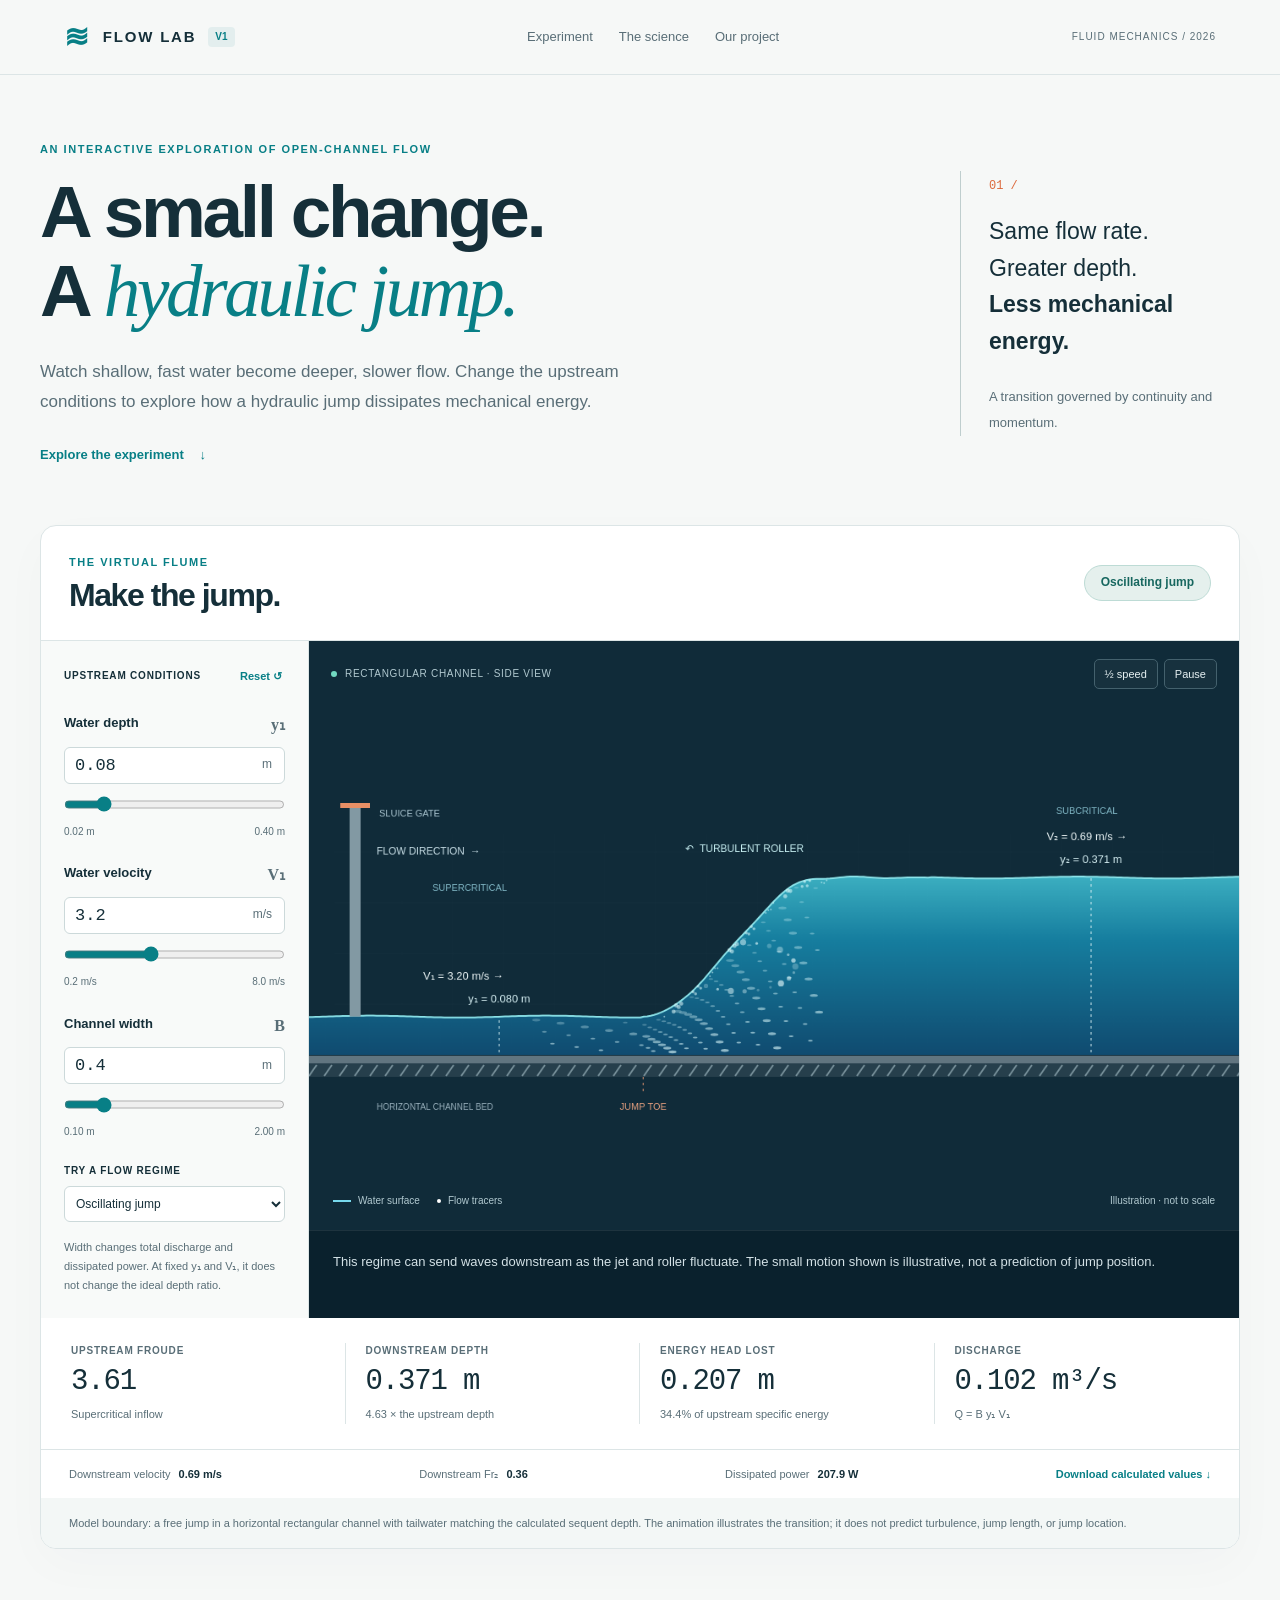
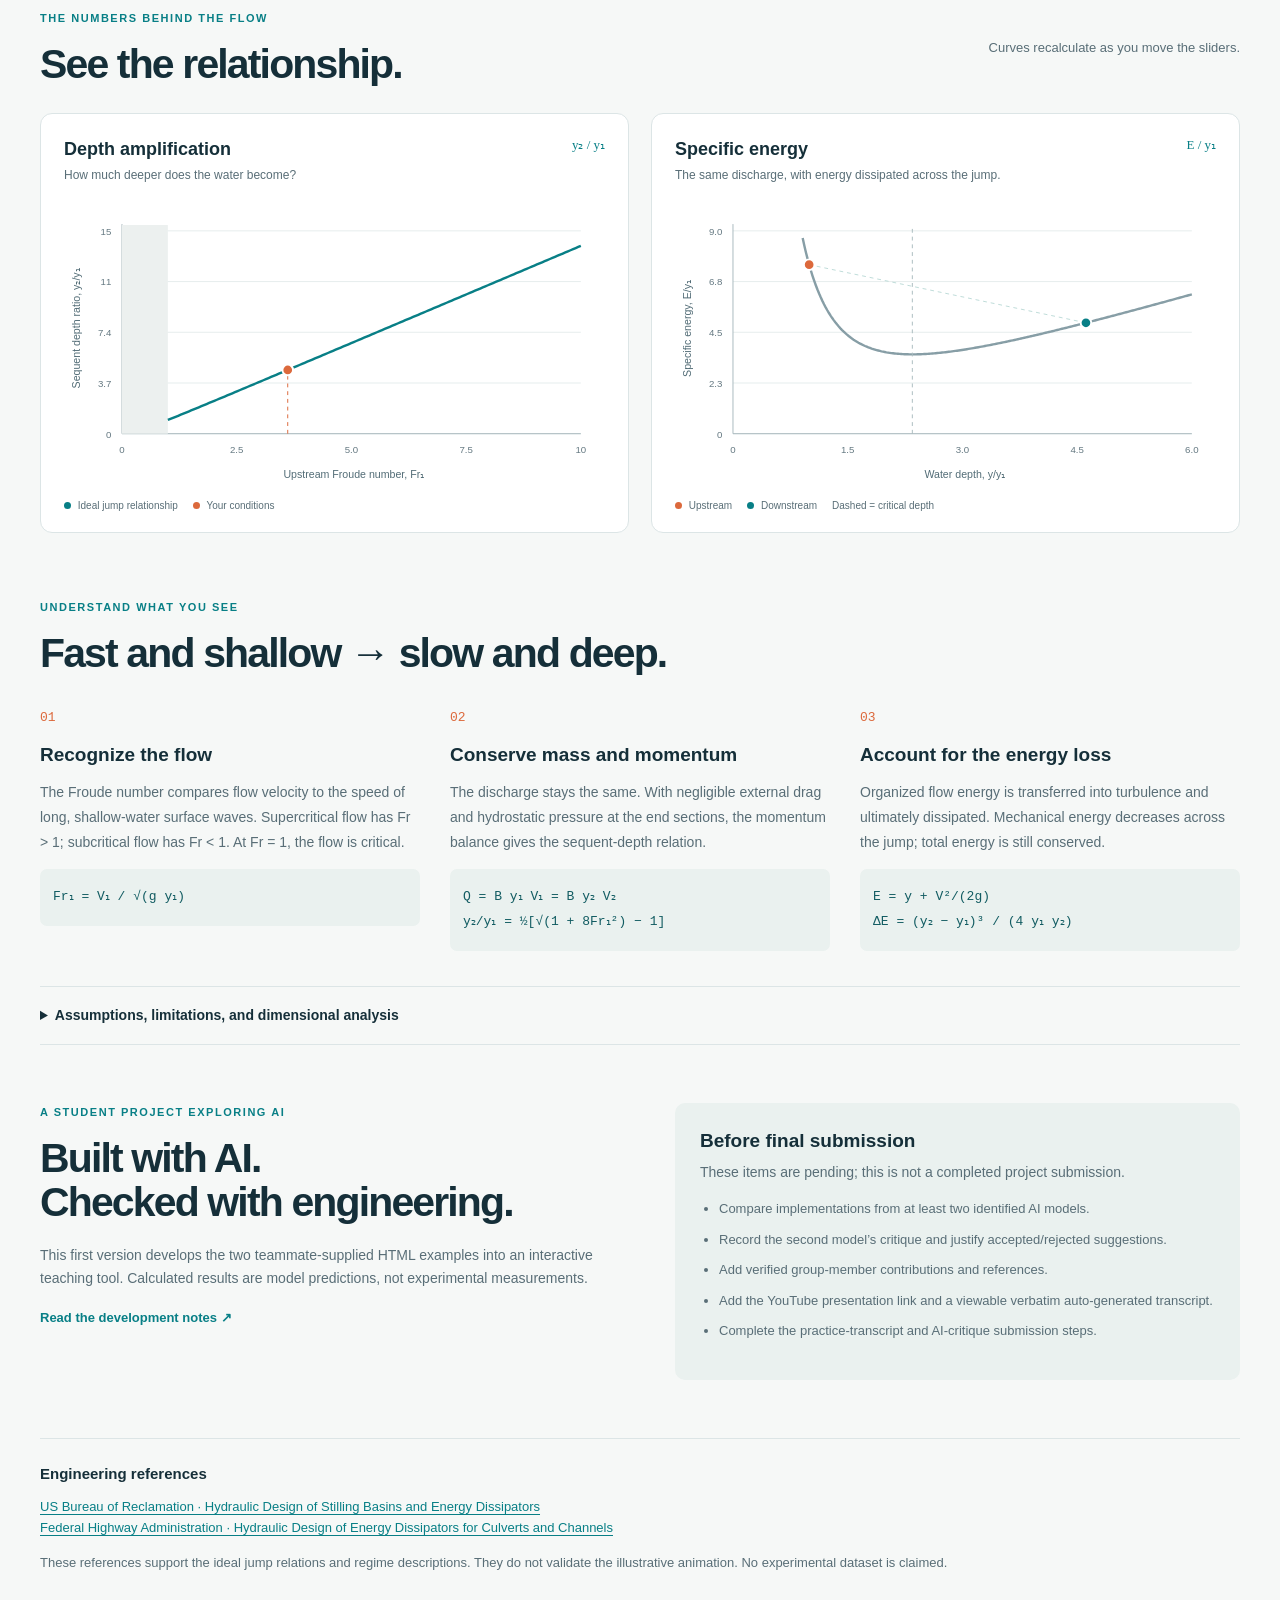
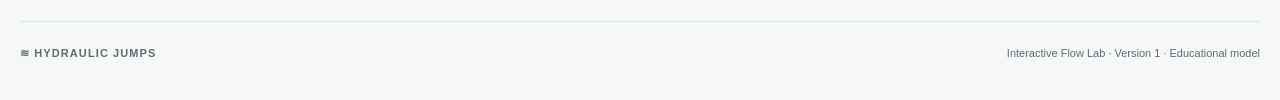
==== index.html @ bfe4032e "Build hydraulic jumps interactive website v1" ====
<!doctype html>
<html lang="en">
<head>
  <meta charset="utf-8"><meta name="viewport" content="width=device-width,initial-scale=1">
  <meta name="description" content="Explore hydraulic jumps in a rectangular channel with animated flow, live calculations and interactive graphs.">
  <title>Hydraulic Jumps · Interactive Flow Lab</title>
  <link rel="icon" href="data:,"><link rel="stylesheet" href="styles.css">
  <script defer src="hydraulics.js"></script><script defer src="app.js"></script>
</head>
<body>
<a class="skip" href="#experiment">Skip to experiment</a>
<header class="topbar"><a class="brand" href="#"><span class="brand-icon">≋</span> FLOW LAB <span class="version">V1</span></a><nav aria-label="Main navigation"><a href="#experiment">Experiment</a><a href="#theory">The science</a><a href="#project">Our project</a></nav><span class="course">FLUID MECHANICS / 2026</span></header>
<main>
  <section class="intro"><div><p class="eyebrow">AN INTERACTIVE EXPLORATION OF OPEN-CHANNEL FLOW</p><h1>A small change.<br>A <em>hydraulic jump.</em></h1><p class="lede">Watch shallow, fast water become deeper, slower flow. Change the upstream conditions to explore how a hydraulic jump dissipates mechanical energy.</p><a class="text-link" href="#experiment">Explore the experiment <span>↓</span></a></div><aside class="intro-note"><span class="note-number">01 /</span><p>Same flow rate.<br>Greater depth.<br><strong>Less mechanical energy.</strong></p><span class="small">A transition governed by continuity and momentum.</span></aside></section>

  <section id="experiment" class="experiment" aria-labelledby="lab-title">
    <div class="section-heading"><div><p class="eyebrow">THE VIRTUAL FLUME</p><h2 id="lab-title">Make the jump.</h2></div><span class="status" id="regime">Oscillating jump</span></div>
    <div class="lab-grid">
      <aside class="control-panel"><div class="panel-heading"><span>UPSTREAM CONDITIONS</span><button id="reset" class="quiet" type="button">Reset ↺</button></div>
        <div class="field"><label for="depth">Water depth <span>y₁</span></label><div class="input-unit"><input id="depth" type="number" min="0.02" max="0.4" step="any" value="0.08" aria-describedby="depth-help"><span>m</span></div><input aria-label="Upstream depth slider" id="depth-range" type="range" min="0.02" max="0.4" step="any" value="0.08"><div class="limits" id="depth-help"><span>0.02 m</span><span>0.40 m</span></div></div>
        <div class="field"><label for="velocity">Water velocity <span>V₁</span></label><div class="input-unit"><input id="velocity" type="number" min="0.2" max="8" step="any" value="3.2"><span>m/s</span></div><input aria-label="Upstream velocity slider" id="velocity-range" type="range" min="0.2" max="8" step="any" value="3.2"><div class="limits"><span>0.2 m/s</span><span>8.0 m/s</span></div></div>
        <div class="field"><label for="width">Channel width <span>B</span></label><div class="input-unit"><input id="width" type="number" min="0.1" max="2" step="any" value="0.4"><span>m</span></div><input aria-label="Channel width slider" id="width-range" type="range" min="0.1" max="2" step="any" value="0.4"><div class="limits"><span>0.10 m</span><span>2.00 m</span></div></div>
        <p id="input-message" class="input-message" role="status"></p>
        <label class="preset-label" for="preset">TRY A FLOW REGIME</label><select id="preset"><option value="custom">Custom conditions</option><option value="subcritical">Subcritical · no jump</option><option value="undular">Undular jump</option><option value="weak">Weak jump</option><option value="oscillating" selected>Oscillating jump</option><option value="steady">Steady jump</option><option value="strong">Strong jump</option></select>
        <p class="control-tip">Width changes total discharge and dissipated power. At fixed y₁ and V₁, it does not change the ideal depth ratio.</p>
      </aside>
      <div class="visual-panel"><div class="visual-toolbar"><span><i class="live-dot"></i> RECTANGULAR CHANNEL · SIDE VIEW</span><div><button type="button" id="slow" aria-pressed="false">½ speed</button><button type="button" id="pause" aria-pressed="false">Pause</button></div></div>
        <canvas id="flume" width="1100" height="420" role="img" aria-label="Illustrative side view of water in a rectangular channel. Calculated upstream and downstream values are listed below."></canvas>
        <div class="visual-caption"><span><span class="legend-line"></span> Water surface <span class="legend-dot"></span> Flow tracers</span><span>Illustration · not to scale</span></div>
        <div class="flow-explanation" id="flow-explanation" aria-live="polite"></div>
      </div>
    </div>
    <div class="metrics" aria-live="polite" aria-atomic="true">
      <div><span>UPSTREAM FROUDE</span><strong id="fr1">—</strong><small id="fr1-note">Fr₁ = V₁ / √(g y₁)</small></div>
      <div><span>DOWNSTREAM DEPTH</span><strong id="depth2">—</strong><small id="depth-ratio">Sequent depth y₂</small></div>
      <div><span>ENERGY HEAD LOST</span><strong id="loss">—</strong><small id="loss-percent">Of upstream specific energy</small></div>
      <div><span>DISCHARGE</span><strong id="discharge">—</strong><small>Q = B y₁ V₁</small></div>
    </div>
    <div class="secondary-results"><span>Downstream velocity <b id="velocity2">—</b></span><span>Downstream Fr₂ <b id="fr2">—</b></span><span>Dissipated power <b id="power">—</b></span><button id="export" type="button" class="text-link">Download calculated values ↓</button></div>
    <p class="model-note">Model boundary: a free jump in a horizontal rectangular channel with tailwater matching the calculated sequent depth. The animation illustrates the transition; it does not predict turbulence, jump length, or jump location.</p>
  </section>

  <section class="plots-section" aria-labelledby="plots-title"><div class="section-heading"><div><p class="eyebrow">THE NUMBERS BEHIND THE FLOW</p><h2 id="plots-title">See the relationship.</h2></div><span class="small">Curves recalculate as you move the sliders.</span></div>
    <div class="plot-grid"><article class="plot-card"><div class="plot-heading"><h3>Depth amplification</h3><span>y₂ / y₁</span></div><p>How much deeper does the water become?</p><svg id="ratio-plot" viewBox="0 0 560 300" role="img" aria-label="Sequent depth ratio against upstream Froude number"></svg><div class="plot-legend"><span><i></i> Ideal jump relationship</span><span><i class="orange"></i> Your conditions</span></div></article>
    <article class="plot-card"><div class="plot-heading"><h3>Specific energy</h3><span>E / y₁</span></div><p>The same discharge, with energy dissipated across the jump.</p><svg id="energy-plot" viewBox="0 0 560 300" role="img" aria-label="Dimensionless specific energy against dimensionless water depth, with upstream and downstream states"></svg><div class="plot-legend"><span><i class="orange"></i> Upstream</span><span><i></i> Downstream</span><span>Dashed = critical depth</span></div></article></div>
  </section>

  <section id="theory" class="theory-section"><div class="section-heading"><div><p class="eyebrow">UNDERSTAND WHAT YOU SEE</p><h2>Fast and shallow → slow and deep.</h2></div></div>
    <div class="theory-grid"><article><span class="step">01</span><h3>Recognize the flow</h3><p>The Froude number compares flow velocity to the speed of long, shallow-water surface waves. Supercritical flow has Fr &gt; 1; subcritical flow has Fr &lt; 1. At Fr = 1, the flow is critical.</p><div class="formula">Fr₁ = V₁ / √(g y₁)</div></article><article><span class="step">02</span><h3>Conserve mass and momentum</h3><p>The discharge stays the same. With negligible external drag and hydrostatic pressure at the end sections, the momentum balance gives the sequent-depth relation.</p><div class="formula">Q = B y₁ V₁ = B y₂ V₂<br>y₂/y₁ = ½[√(1 + 8Fr₁²) − 1]</div></article><article><span class="step">03</span><h3>Account for the energy loss</h3><p>Organized flow energy is transferred into turbulence and ultimately dissipated. Mechanical energy decreases across the jump; total energy is still conserved.</p><div class="formula">E = y + V²/(2g)<br>ΔE = (y₂ − y₁)³ / (4 y₁ y₂)</div></article></div>
    <details><summary>Assumptions, limitations, and dimensional analysis</summary><div class="details-body"><p>The model assumes steady incompressible water flow (ρ = 1000 kg/m³, g = 9.81 m/s²), constant rectangular width, a horizontal bed, hydrostatic end-section pressure, uniform end-section velocities, and negligible bed/sidewall drag over the jump. Inputs describe the flow immediately upstream, not a gate-opening prediction.</p><p>Fr₁ &gt; 1 is necessary but does not guarantee that a stationary jump will occur at a particular location. Downstream boundary conditions determine whether a jump is held, swept downstream, or submerged. Here matching tailwater is assumed. An undular jump is represented by surface waves rather than a turbulent roller.</p><p>For the ideal model, y₂/y₁ depends only on Fr₁. Real jumps can also depend on Reynolds number, relative roughness, channel aspect ratio, and air entrainment. Dimensional analysis identifies possible dependencies; it does not derive the Bélanger equation or supply experimental correction factors.</p><p>The energy graph uses y/y₁ and E/y₁ at the current unit discharge q = y₁V₁. Both states lie on the same specific-energy curve, at different energies. The critical depth minimizes specific energy.</p></div></details>
  </section>

  <section id="project" class="project-section"><div><p class="eyebrow">A STUDENT PROJECT EXPLORING AI</p><h2>Built with AI.<br>Checked with engineering.</h2><p>This first version develops the two teammate-supplied HTML examples into an interactive teaching tool. Calculated results are model predictions, not experimental measurements.</p><a class="text-link" href="docs/PROJECT-NOTES.md">Read the development notes ↗</a></div><div class="project-checklist"><h3>Before final submission</h3><p class="small">These items are pending; this is not a completed project submission.</p><ul><li>Compare implementations from at least two identified AI models.</li><li>Record the second model’s critique and justify accepted/rejected suggestions.</li><li>Add verified group-member contributions and references.</li><li>Add the YouTube presentation link and a viewable verbatim auto-generated transcript.</li><li>Complete the practice-transcript and AI-critique submission steps.</li></ul></div></section>
  <section class="references"><h3>Engineering references</h3><p><a href="https://www.usbr.gov/tsc/techreferences/hydraulics_lab/pubs/EM/EM25.pdf" target="_blank" rel="noopener">US Bureau of Reclamation · Hydraulic Design of Stilling Basins and Energy Dissipators</a><br><a href="https://www.fhwa.dot.gov/engineering/hydraulics/pubs/hec/hec14si.pdf" target="_blank" rel="noopener">Federal Highway Administration · Hydraulic Design of Energy Dissipators for Culverts and Channels</a></p><p class="small">These references support the ideal jump relations and regime descriptions. They do not validate the illustrative animation. No experimental dataset is claimed.</p></section>
</main><footer><span>≋ HYDRAULIC JUMPS</span><span>Interactive Flow Lab · Version 1 · Educational model</span></footer>
<noscript>This experiment needs JavaScript. The explanations and equations above remain available.</noscript>
</body></html>
---- styles.css ----
:root{--ink:#152f39;--muted:#596e77;--teal:#087f86;--orange:#dc693c;--line:#dce5e6;--paper:#f6f8f7;--navy:#102b39}*{box-sizing:border-box}html{scroll-behavior:smooth;scroll-padding-top:25px}body{margin:0;color:var(--ink);background:var(--paper);font:16px/1.65 'Segoe UI',Arial,sans-serif}a{color:var(--teal)}button,input,select{font:inherit}button,a,input,select,summary{-webkit-tap-highlight-color:transparent}button{cursor:pointer}button:focus-visible,a:focus-visible,input:focus-visible,select:focus-visible,summary:focus-visible{outline:3px solid #e9a758;outline-offset:4px}button{border:0}h1,h2,h3,p{margin-top:0}h1,h2{letter-spacing:-.045em;line-height:1.08}h1{font-size:clamp(42px,5.7vw,76px);font-weight:650;margin-bottom:25px}h1 em{font-family:Georgia,serif;font-weight:400;color:var(--teal)}h2{font-size:clamp(30px,3.2vw,42px);font-weight:600;margin-bottom:0}h3{font-size:19px;line-height:1.35;margin-bottom:12px}.small{font-size:13px;color:var(--muted)}.eyebrow{font-size:11px;font-weight:750;letter-spacing:.14em;color:var(--teal);margin-bottom:15px}.topbar{max-width:1440px;margin:auto;padding:22px 5%;display:flex;align-items:center;justify-content:space-between;border-bottom:1px solid var(--line);gap:20px}.brand{color:var(--ink);font-weight:800;font-size:15px;letter-spacing:.12em;text-decoration:none;display:flex;gap:12px;align-items:center}.brand-icon{font-size:30px;color:var(--teal);line-height:1}.version{font-size:10px;letter-spacing:0;background:#e3eeee;color:var(--teal);padding:2px 7px;border-radius:4px}.topbar nav{display:flex;gap:26px}.topbar nav a{font-size:13px;color:var(--muted);text-decoration:none}.topbar nav a:hover{color:var(--teal)}.course{font-size:10px;letter-spacing:.1em;color:var(--muted)}main{max-width:1320px;padding:0 40px;margin:auto}.intro{padding:65px 0 58px;display:grid;grid-template-columns:1fr 280px;gap:80px;align-items:center}.lede{font-size:17px;color:var(--muted);max-width:630px;line-height:1.8;margin-bottom:23px}.text-link{color:var(--teal);background:none;text-decoration:none;font-size:13px;font-weight:700;padding:0}.text-link span{margin-left:12px}.intro-note{border-left:1px solid #bfcece;padding:0 0 0 28px}.note-number{font:12px monospace;color:var(--orange)}.intro-note p{font-size:23px;line-height:1.6;margin-top:15px}.intro-note strong{font-weight:600}.section-heading{display:flex;justify-content:space-between;align-items:center;gap:20px;margin-bottom:27px}.status{background:#e5f0ed;border:1px solid #bddbd5;color:#17675f;border-radius:30px;padding:7px 16px;font-size:12px;font-weight:700}.experiment{background:#fff;border:1px solid var(--line);border-radius:16px;overflow:hidden;box-shadow:0 16px 50px #12354406}.experiment>.section-heading{padding:27px 28px 0}.experiment h2{font-size:32px}.experiment .eyebrow{margin-bottom:7px}.lab-grid{display:grid;grid-template-columns:268px minmax(0,1fr);border-top:1px solid var(--line)}.control-panel{padding:23px;background:#f8faf9;border-right:1px solid var(--line)}.panel-heading{display:flex;align-items:center;justify-content:space-between;font-size:10px;letter-spacing:.08em;font-weight:750;margin-bottom:24px}.quiet{background:none;color:var(--teal);padding:3px;font-size:11px;letter-spacing:0}.field{margin-bottom:22px}.field label{display:flex;justify-content:space-between;font-size:13px;font-weight:650;margin-bottom:8px}.field label span{font-family:Georgia,serif;color:var(--muted);font-size:16px}.input-unit{display:flex;border:1px solid #ccd9da;border-radius:6px;background:#fff;overflow:hidden;align-items:center}.input-unit input{width:100%;min-width:0;border:0;background:transparent;padding:8px 10px;color:var(--ink);font:17px 'Consolas',monospace}.input-unit span{padding-right:12px;font-size:12px;color:var(--muted);white-space:nowrap}input[type=range]{width:100%;height:23px;margin:9px 0 0;accent-color:var(--teal);cursor:pointer}.limits{display:flex;justify-content:space-between;font-size:10px;color:var(--muted)}.preset-label{font-size:10px;letter-spacing:.08em;font-weight:750;display:block;margin:12px 0 7px}select{width:100%;border:1px solid #ccd9da;border-radius:6px;padding:9px 7px;font-size:12px;background:#fff;color:var(--ink)}.control-tip{font-size:11px;line-height:1.7;color:var(--muted);margin:16px 0 0}.input-message{font-size:12px;color:#aa3c22;margin:0}.visual-panel{min-width:0;background:var(--navy);display:flex;flex-direction:column}.visual-toolbar{display:flex;justify-content:space-between;gap:12px;align-items:center;padding:18px 22px;color:#b1c9d0;font-size:10px;letter-spacing:.07em}.visual-toolbar>span{display:flex;align-items:center;gap:8px}.visual-toolbar>div{display:flex;gap:6px}.visual-toolbar button{border:1px solid #44616d;border-radius:5px;padding:5px 10px;font-size:11px;color:#e7f1f3;background:#ffffff07;white-space:nowrap}.visual-toolbar button[aria-pressed=true]{background:#2d5c68}.live-dot{background:#72d9c1;width:6px;height:6px;border-radius:50%;display:inline-block}canvas{display:block;width:100%;height:auto;margin:auto 0}.visual-caption{padding:5px 24px 20px;display:flex;justify-content:space-between;gap:14px;color:#b1c9d0;font-size:10px}.visual-caption>span:first-child{display:flex;align-items:center;gap:7px}.legend-line{height:2px;width:18px;background:#77d9ed;display:inline-block}.legend-dot{width:4px;height:4px;border-radius:50%;background:#fff;display:inline-block;margin-left:10px}.flow-explanation{border-top:1px solid #ffffff15;padding:19px 24px;font-size:13px;line-height:1.8;color:#d3e1e6;background:#0a212d;min-height:88px}.metrics{display:grid;grid-template-columns:repeat(4,1fr);padding:25px 10px}.metrics>div{padding:0 20px;border-right:1px solid var(--line)}.metrics>div:last-child{border:0}.metrics span{font-size:10px;letter-spacing:.08em;font-weight:700;color:var(--muted);display:block}.metrics strong{font:29px/1.6 'Consolas',monospace;letter-spacing:-.04em;display:block}.metrics small{font-size:11px;color:var(--muted);display:block}.secondary-results{display:flex;justify-content:space-between;gap:14px;flex-wrap:wrap;padding:15px 28px;border-top:1px solid var(--line);font-size:11px;color:var(--muted)}.secondary-results b{color:var(--ink);margin-left:5px}.secondary-results button{font-size:11px}.model-note{margin:0;padding:16px 28px;background:#f3f7f6;color:var(--muted);font-size:11px}.plots-section{padding:60px 0 0}.plot-grid{display:grid;grid-template-columns:1fr 1fr;gap:22px}.plot-card{background:#fff;border:1px solid var(--line);border-radius:12px;padding:23px 23px 17px;min-width:0}.plot-heading{display:flex;justify-content:space-between;gap:12px}.plot-heading h3{font-size:18px;margin-bottom:5px}.plot-heading>span{font:13px Georgia,serif;color:var(--teal)}.plot-card p{font-size:12px;color:var(--muted)}.plot-card svg{display:block;width:100%;height:auto;overflow:visible}.plot-legend{display:flex;gap:15px;flex-wrap:wrap;font-size:10px;color:var(--muted);margin-top:10px}.plot-legend i{display:inline-block;width:7px;height:7px;border-radius:50%;background:var(--teal);margin-right:4px}.plot-legend i.orange{background:var(--orange)}.theory-section{padding:65px 0 0}.theory-grid{display:grid;grid-template-columns:repeat(3,1fr);gap:30px;margin:35px 0}.step{font:13px monospace;color:var(--orange);display:block;margin-bottom:17px}.theory-grid p{font-size:14px;color:var(--muted);line-height:1.8}.formula{padding:16px 13px;background:#eaf1ef;border-radius:7px;font:13px/1.9 'Consolas',monospace;color:#125c62}details{border-top:1px solid var(--line);border-bottom:1px solid var(--line);padding:17px 0}summary{font-size:14px;font-weight:650;cursor:pointer}.details-body{font-size:13px;color:var(--muted);padding-top:18px;max-width:950px}.project-section{display:grid;grid-template-columns:1fr 1fr;gap:70px;padding:58px 0}.project-section>div>p:not(.eyebrow){color:var(--muted);font-size:14px;margin-top:20px}.project-checklist{padding:25px;background:#eaf1ef;border-radius:10px}.project-checklist h3{margin-bottom:0}.project-checklist ul{padding-left:19px;font-size:13px;color:var(--muted)}.project-checklist li{margin-bottom:9px}.project-checklist .small{margin-top:8px!important}.references{padding:25px 0 35px;border-top:1px solid var(--line);font-size:13px}.references h3{font-size:15px}.references a{text-underline-offset:3px}footer{max-width:1240px;margin:auto;padding:22px 0 35px;border-top:1px solid var(--line);display:flex;justify-content:space-between;gap:15px;color:var(--muted);font-size:11px}footer>span:first-child{font-weight:750;letter-spacing:.1em}.skip{position:absolute;left:15px;top:-100px;background:white;padding:10px;z-index:10}.skip:focus{top:10px}noscript{display:block;padding:20px}
@media(min-width:1450px){main{padding:0 20px}}@media(max-width:1000px){.course{display:none}.intro{gap:35px;grid-template-columns:1fr 230px}.lab-grid{grid-template-columns:230px minmax(0,1fr)}.control-panel{padding:18px}.visual-toolbar{flex-wrap:wrap}.metrics strong{font-size:24px}.metrics>div{padding:0 12px}.visual-caption{flex-wrap:wrap}.theory-grid{gap:20px}.project-section{gap:35px}}@media(max-width:720px){main{padding:0 18px}.topbar{padding:16px 18px}.topbar nav{gap:13px}.topbar nav a{font-size:11px}.intro{grid-template-columns:1fr;padding:40px 0;gap:20px}.intro-note{display:none}.intro .eyebrow{font-size:9px}.lede{font-size:15px}.lab-grid{grid-template-columns:1fr}.control-panel{border-right:0;display:grid;grid-template-columns:repeat(3,minmax(0,1fr));gap:10px;padding:16px}.panel-heading{grid-column:1/-1;margin-bottom:5px}.field{margin-bottom:5px}.field label{font-size:11px}.input-unit input{font-size:15px;padding:8px 5px}.input-unit span{font-size:10px;padding-right:4px}.input-message,.control-tip{grid-column:1/-1}.preset-label{grid-column:1/-1;margin:5px 0 0}.control-panel select{grid-column:1/-1}.control-tip{margin:0}.limits{font-size:9px}.visual-toolbar{padding:14px;font-size:9px}.visual-caption{padding:5px 14px 15px}.flow-explanation{padding:15px;font-size:12px}.metrics{grid-template-columns:1fr 1fr;gap:22px 0}.metrics>div:nth-child(2){border:0}.metrics>div{padding:0 18px}.metrics strong{font-size:26px}.secondary-results,.model-note{padding:15px 18px}.plot-grid,.theory-grid,.project-section{grid-template-columns:1fr}.section-heading{align-items:flex-start;flex-wrap:wrap}.experiment>.section-heading{padding:22px 18px 0;gap:15px}.experiment h2{font-size:28px}.status{padding:5px 11px}.plots-section,.theory-section{padding-top:40px}.plot-card{padding:18px 12px}.plot-card p{font-size:11px}.theory-grid{margin-top:25px;gap:25px}.step{margin-bottom:8px}.project-section{padding:40px 0;gap:25px}footer{margin:0 18px;flex-direction:column}.plot-legend{gap:8px}h2{font-size:31px}}
@media(prefers-reduced-motion:reduce){html{scroll-behavior:auto}}
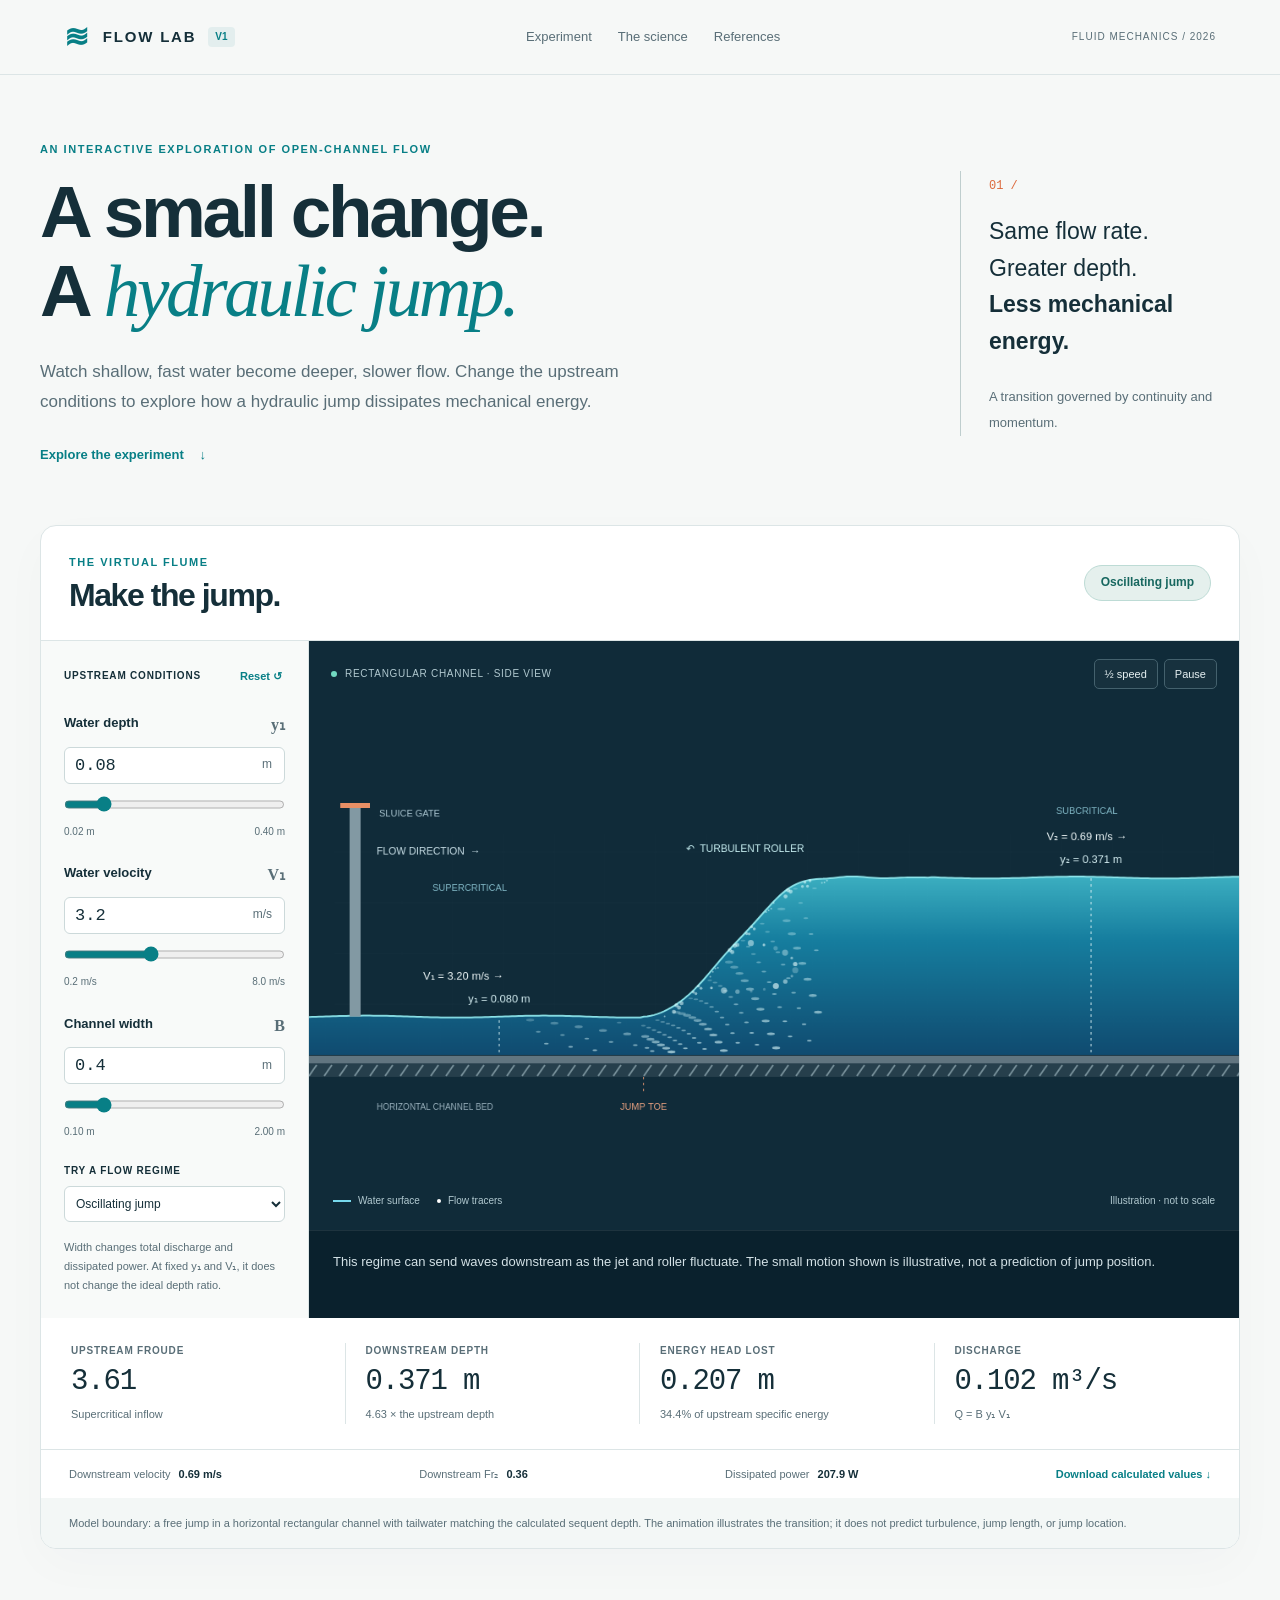
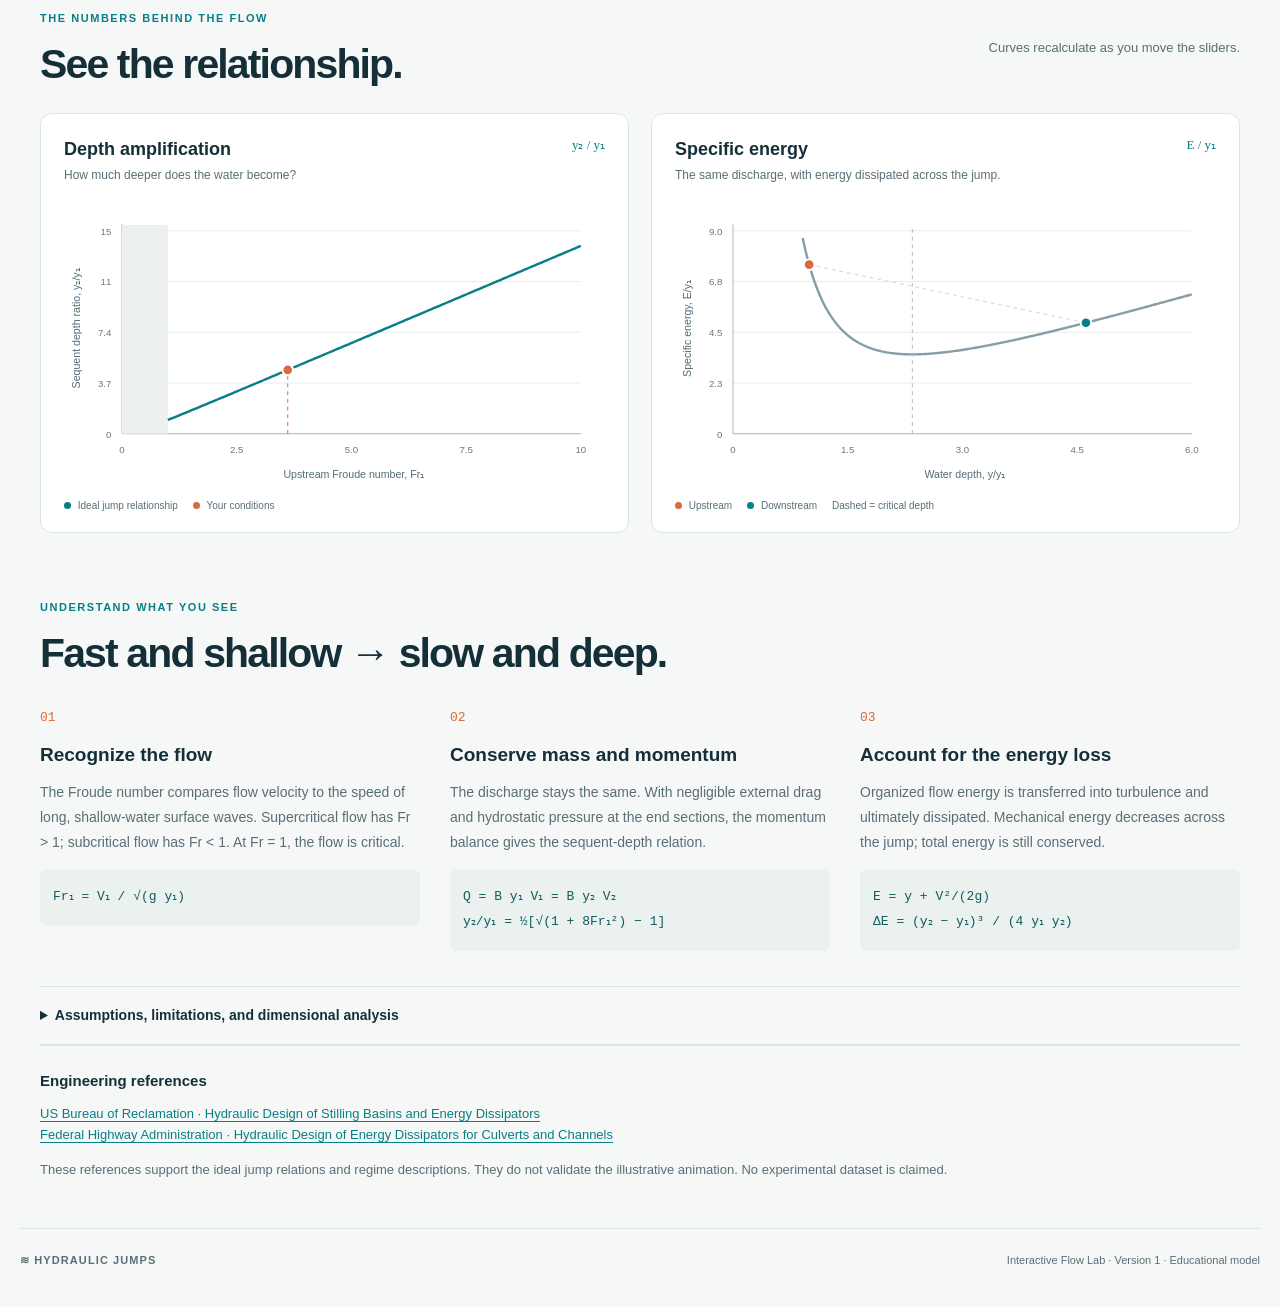
==== commit 7f35beef: "Remove project and submission framing from public website" ====
--- a/index.html
+++ b/index.html
@@ -9,7 +9,7 @@
 </head>
 <body>
 <a class="skip" href="#experiment">Skip to experiment</a>
-<header class="topbar"><a class="brand" href="#"><span class="brand-icon">≋</span> FLOW LAB <span class="version">V1</span></a><nav aria-label="Main navigation"><a href="#experiment">Experiment</a><a href="#theory">The science</a><a href="#project">Our project</a></nav><span class="course">FLUID MECHANICS / 2026</span></header>
+<header class="topbar"><a class="brand" href="#"><span class="brand-icon">≋</span> FLOW LAB <span class="version">V1</span></a><nav aria-label="Main navigation"><a href="#experiment">Experiment</a><a href="#theory">The science</a><a href="#references">References</a></nav><span class="course">FLUID MECHANICS / 2026</span></header>
 <main>
   <section class="intro"><div><p class="eyebrow">AN INTERACTIVE EXPLORATION OF OPEN-CHANNEL FLOW</p><h1>A small change.<br>A <em>hydraulic jump.</em></h1><p class="lede">Watch shallow, fast water become deeper, slower flow. Change the upstream conditions to explore how a hydraulic jump dissipates mechanical energy.</p><a class="text-link" href="#experiment">Explore the experiment <span>↓</span></a></div><aside class="intro-note"><span class="note-number">01 /</span><p>Same flow rate.<br>Greater depth.<br><strong>Less mechanical energy.</strong></p><span class="small">A transition governed by continuity and momentum.</span></aside></section>
 
@@ -50,8 +50,7 @@
     <details><summary>Assumptions, limitations, and dimensional analysis</summary><div class="details-body"><p>The model assumes steady incompressible water flow (ρ = 1000 kg/m³, g = 9.81 m/s²), constant rectangular width, a horizontal bed, hydrostatic end-section pressure, uniform end-section velocities, and negligible bed/sidewall drag over the jump. Inputs describe the flow immediately upstream, not a gate-opening prediction.</p><p>Fr₁ &gt; 1 is necessary but does not guarantee that a stationary jump will occur at a particular location. Downstream boundary conditions determine whether a jump is held, swept downstream, or submerged. Here matching tailwater is assumed. An undular jump is represented by surface waves rather than a turbulent roller.</p><p>For the ideal model, y₂/y₁ depends only on Fr₁. Real jumps can also depend on Reynolds number, relative roughness, channel aspect ratio, and air entrainment. Dimensional analysis identifies possible dependencies; it does not derive the Bélanger equation or supply experimental correction factors.</p><p>The energy graph uses y/y₁ and E/y₁ at the current unit discharge q = y₁V₁. Both states lie on the same specific-energy curve, at different energies. The critical depth minimizes specific energy.</p></div></details>
   </section>
 
-  <section id="project" class="project-section"><div><p class="eyebrow">A STUDENT PROJECT EXPLORING AI</p><h2>Built with AI.<br>Checked with engineering.</h2><p>This first version develops the two teammate-supplied HTML examples into an interactive teaching tool. Calculated results are model predictions, not experimental measurements.</p><a class="text-link" href="docs/PROJECT-NOTES.md">Read the development notes ↗</a></div><div class="project-checklist"><h3>Before final submission</h3><p class="small">These items are pending; this is not a completed project submission.</p><ul><li>Compare implementations from at least two identified AI models.</li><li>Record the second model’s critique and justify accepted/rejected suggestions.</li><li>Add verified group-member contributions and references.</li><li>Add the YouTube presentation link and a viewable verbatim auto-generated transcript.</li><li>Complete the practice-transcript and AI-critique submission steps.</li></ul></div></section>
-  <section class="references"><h3>Engineering references</h3><p><a href="https://www.usbr.gov/tsc/techreferences/hydraulics_lab/pubs/EM/EM25.pdf" target="_blank" rel="noopener">US Bureau of Reclamation · Hydraulic Design of Stilling Basins and Energy Dissipators</a><br><a href="https://www.fhwa.dot.gov/engineering/hydraulics/pubs/hec/hec14si.pdf" target="_blank" rel="noopener">Federal Highway Administration · Hydraulic Design of Energy Dissipators for Culverts and Channels</a></p><p class="small">These references support the ideal jump relations and regime descriptions. They do not validate the illustrative animation. No experimental dataset is claimed.</p></section>
+  <section id="references" class="references"><h3>Engineering references</h3><p><a href="https://www.usbr.gov/tsc/techreferences/hydraulics_lab/pubs/EM/EM25.pdf" target="_blank" rel="noopener">US Bureau of Reclamation · Hydraulic Design of Stilling Basins and Energy Dissipators</a><br><a href="https://www.fhwa.dot.gov/engineering/hydraulics/pubs/hec/hec14si.pdf" target="_blank" rel="noopener">Federal Highway Administration · Hydraulic Design of Energy Dissipators for Culverts and Channels</a></p><p class="small">These references support the ideal jump relations and regime descriptions. They do not validate the illustrative animation. No experimental dataset is claimed.</p></section>
 </main><footer><span>≋ HYDRAULIC JUMPS</span><span>Interactive Flow Lab · Version 1 · Educational model</span></footer>
 <noscript>This experiment needs JavaScript. The explanations and equations above remain available.</noscript>
 </body></html>
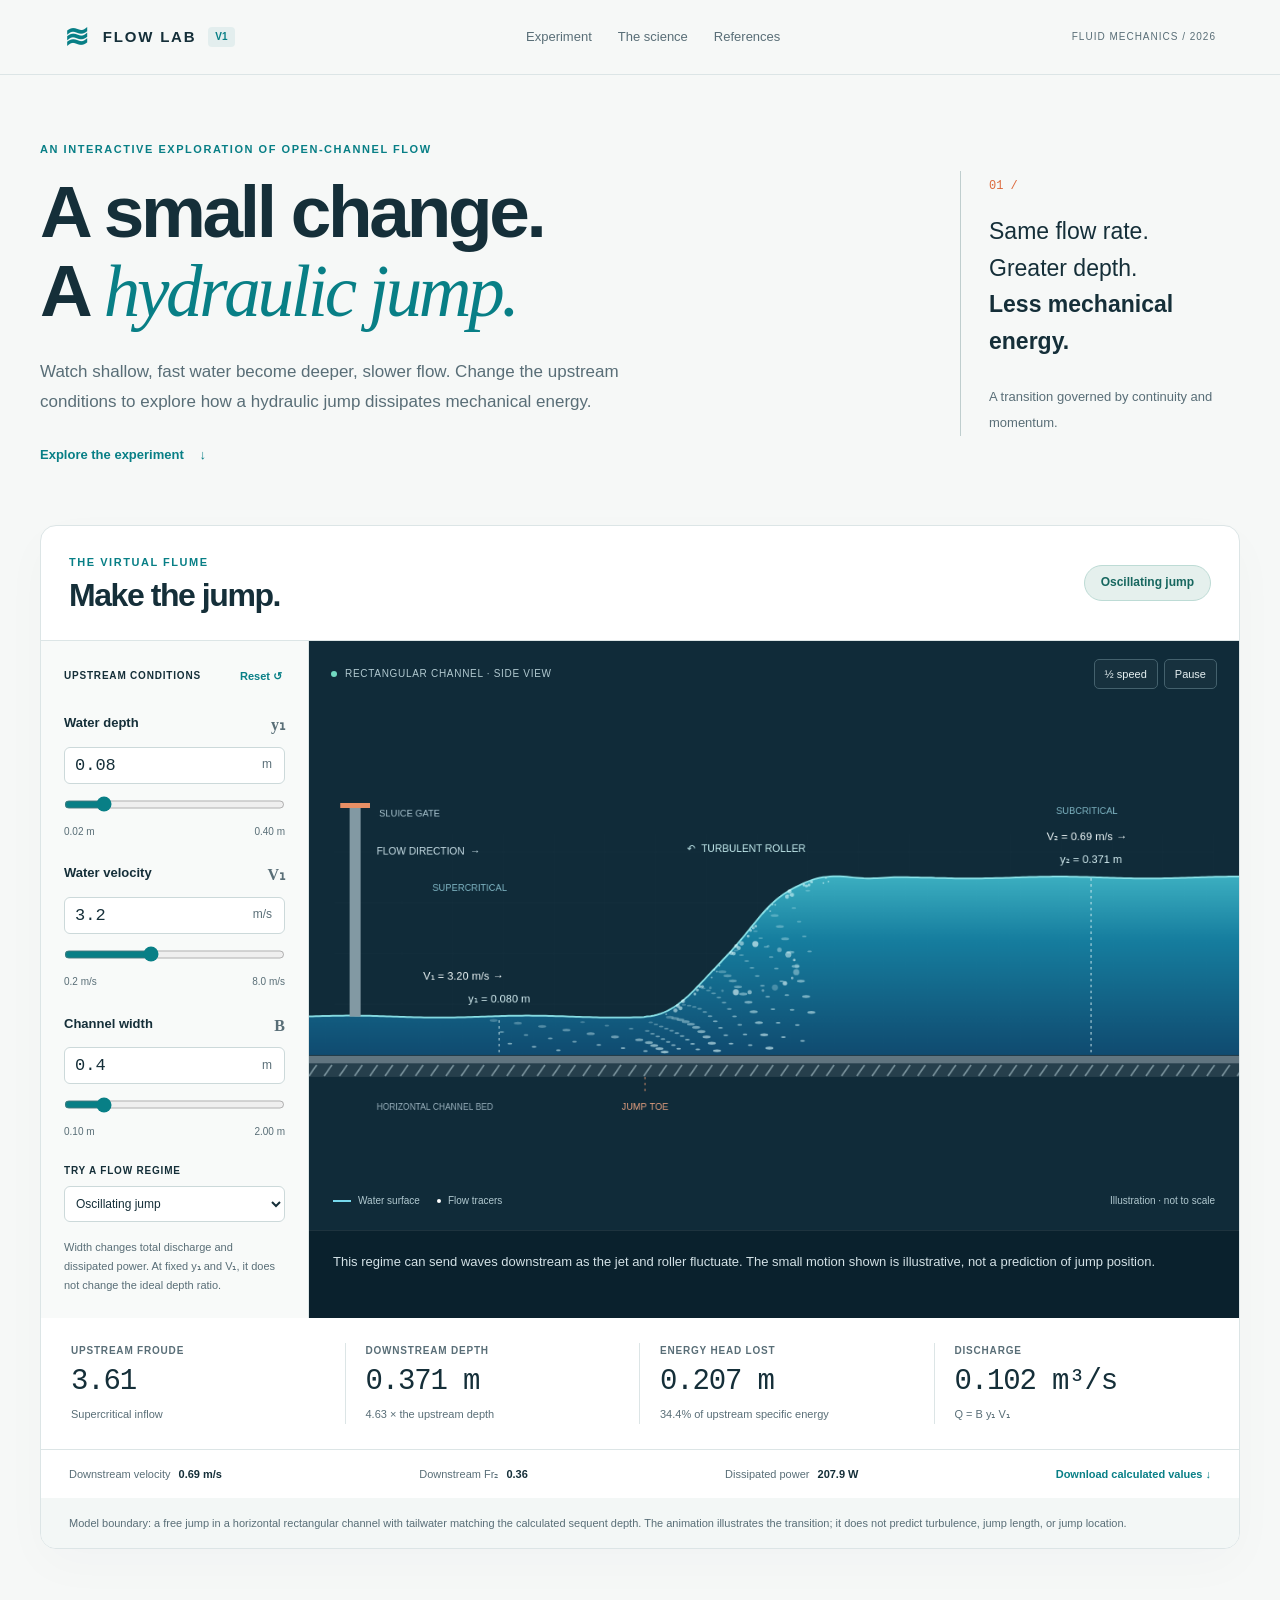
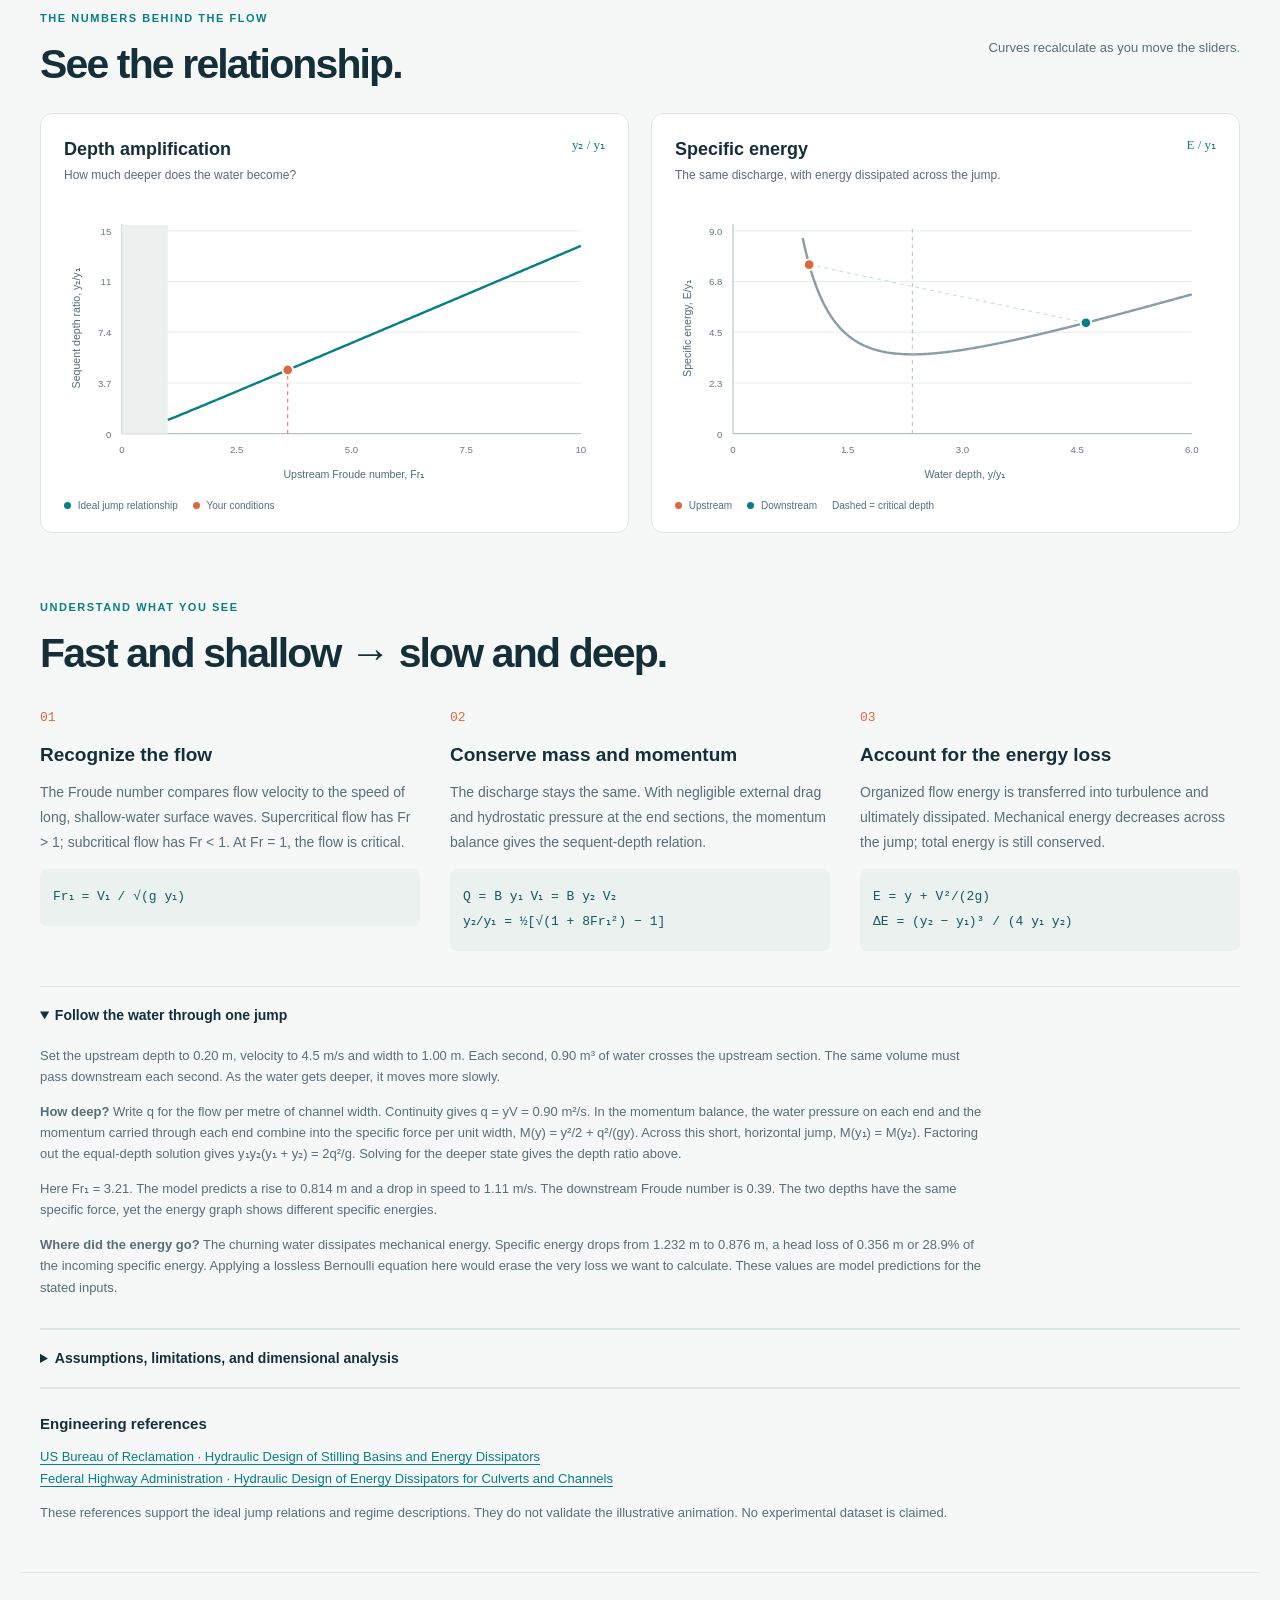
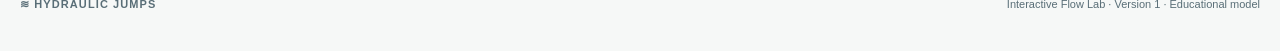
==== commit c82c059a: "Explain momentum and energy through the rectangular channel example" ====
--- a/index.html
+++ b/index.html
@@ -47,6 +47,12 @@
 
   <section id="theory" class="theory-section"><div class="section-heading"><div><p class="eyebrow">UNDERSTAND WHAT YOU SEE</p><h2>Fast and shallow → slow and deep.</h2></div></div>
     <div class="theory-grid"><article><span class="step">01</span><h3>Recognize the flow</h3><p>The Froude number compares flow velocity to the speed of long, shallow-water surface waves. Supercritical flow has Fr &gt; 1; subcritical flow has Fr &lt; 1. At Fr = 1, the flow is critical.</p><div class="formula">Fr₁ = V₁ / √(g y₁)</div></article><article><span class="step">02</span><h3>Conserve mass and momentum</h3><p>The discharge stays the same. With negligible external drag and hydrostatic pressure at the end sections, the momentum balance gives the sequent-depth relation.</p><div class="formula">Q = B y₁ V₁ = B y₂ V₂<br>y₂/y₁ = ½[√(1 + 8Fr₁²) − 1]</div></article><article><span class="step">03</span><h3>Account for the energy loss</h3><p>Organized flow energy is transferred into turbulence and ultimately dissipated. Mechanical energy decreases across the jump; total energy is still conserved.</p><div class="formula">E = y + V²/(2g)<br>ΔE = (y₂ − y₁)³ / (4 y₁ y₂)</div></article></div>
+    <details open><summary>Follow the water through one jump</summary><div class="details-body">
+      <p>Set the upstream depth to 0.20 m, velocity to 4.5 m/s and width to 1.00 m. Each second, 0.90 m³ of water crosses the upstream section. The same volume must pass downstream each second. As the water gets deeper, it moves more slowly.</p>
+      <p><strong>How deep?</strong> Write q for the flow per metre of channel width. Continuity gives q = yV = 0.90 m²/s. In the momentum balance, the water pressure on each end and the momentum carried through each end combine into the specific force per unit width, M(y) = y²/2 + q²/(gy). Across this short, horizontal jump, M(y₁) = M(y₂). Factoring out the equal-depth solution gives y₁y₂(y₁ + y₂) = 2q²/g. Solving for the deeper state gives the depth ratio above.</p>
+      <p>Here Fr₁ = 3.21. The model predicts a rise to 0.814 m and a drop in speed to 1.11 m/s. The downstream Froude number is 0.39. The two depths have the same specific force, yet the energy graph shows different specific energies.</p>
+      <p><strong>Where did the energy go?</strong> The churning water dissipates mechanical energy. Specific energy drops from 1.232 m to 0.876 m, a head loss of 0.356 m or 28.9% of the incoming specific energy. Applying a lossless Bernoulli equation here would erase the very loss we want to calculate. These values are model predictions for the stated inputs.</p>
+    </div></details>
     <details><summary>Assumptions, limitations, and dimensional analysis</summary><div class="details-body"><p>The model assumes steady incompressible water flow (ρ = 1000 kg/m³, g = 9.81 m/s²), constant rectangular width, a horizontal bed, hydrostatic end-section pressure, uniform end-section velocities, and negligible bed/sidewall drag over the jump. Inputs describe the flow immediately upstream, not a gate-opening prediction.</p><p>Fr₁ &gt; 1 is necessary but does not guarantee that a stationary jump will occur at a particular location. Downstream boundary conditions determine whether a jump is held, swept downstream, or submerged. Here matching tailwater is assumed. An undular jump is represented by surface waves rather than a turbulent roller.</p><p>For the ideal model, y₂/y₁ depends only on Fr₁. Real jumps can also depend on Reynolds number, relative roughness, channel aspect ratio, and air entrainment. Dimensional analysis identifies possible dependencies; it does not derive the Bélanger equation or supply experimental correction factors.</p><p>The energy graph uses y/y₁ and E/y₁ at the current unit discharge q = y₁V₁. Both states lie on the same specific-energy curve, at different energies. The critical depth minimizes specific energy.</p></div></details>
   </section>
 
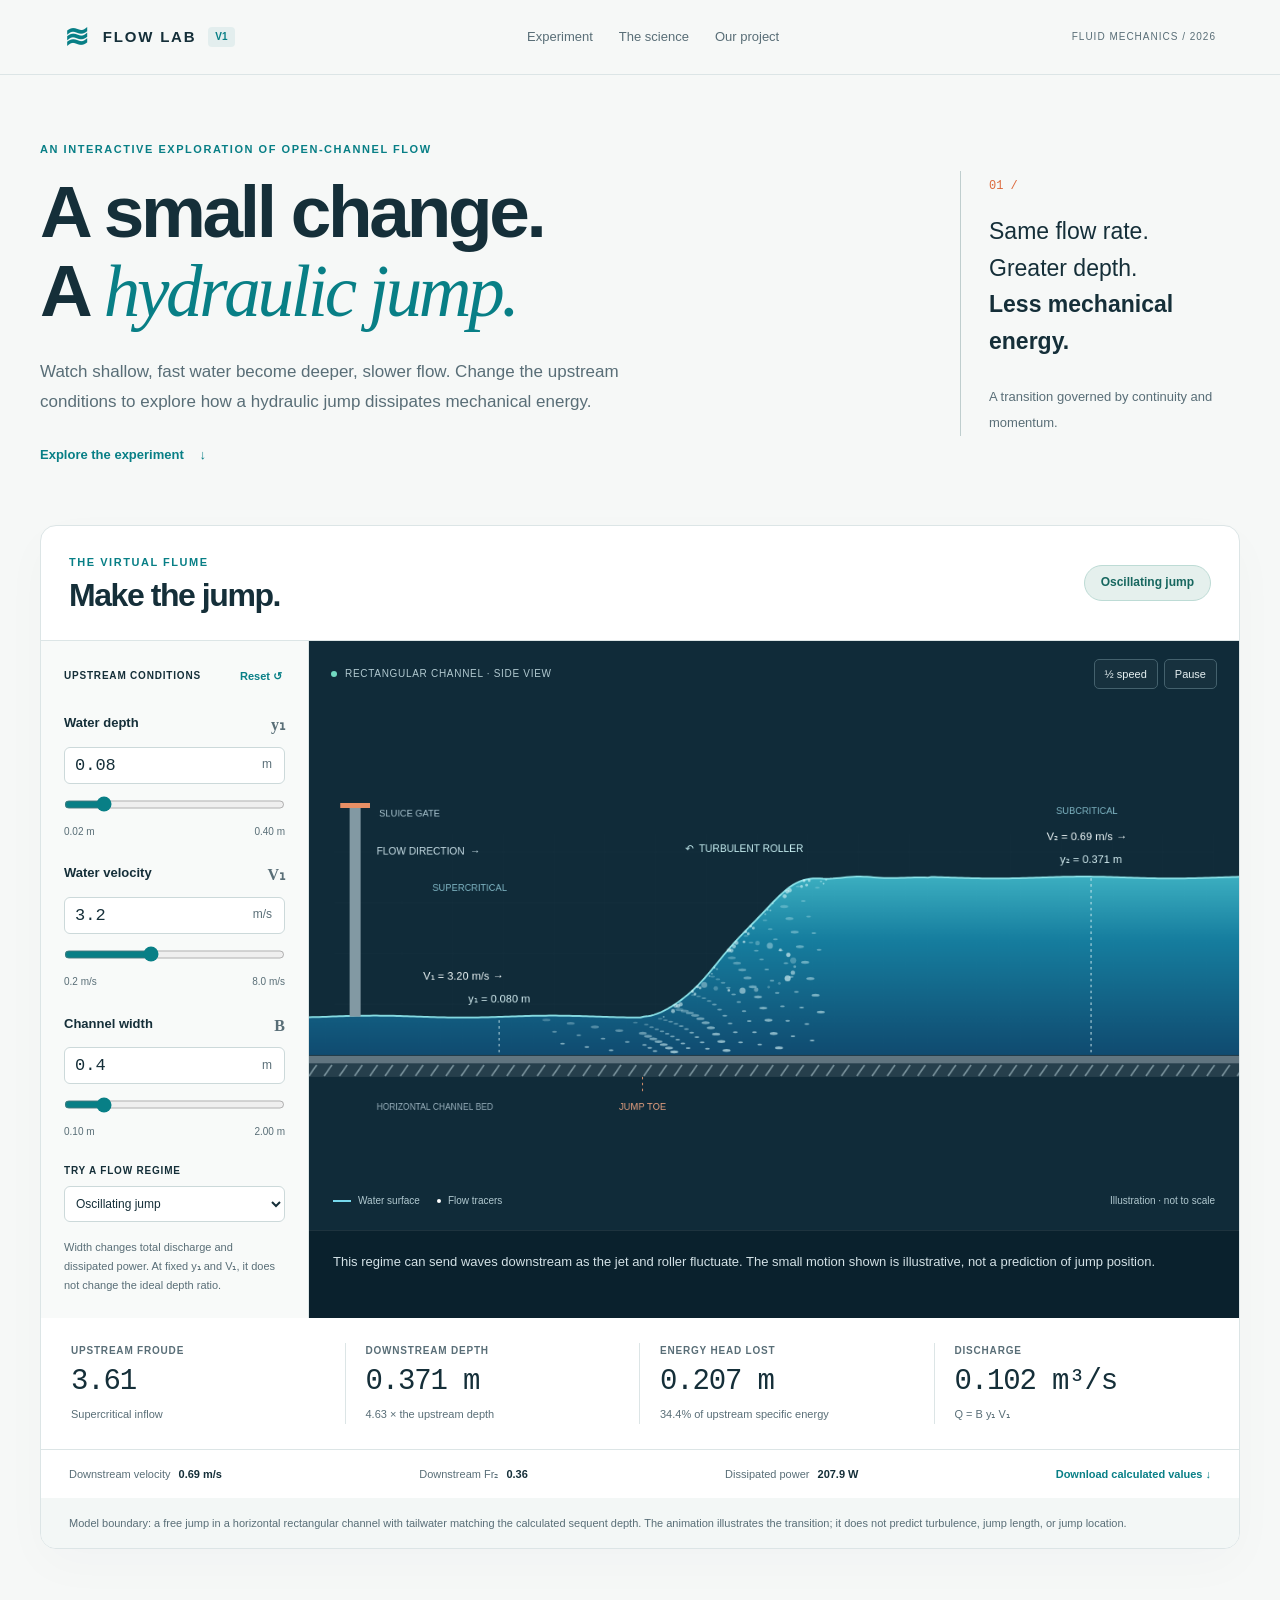
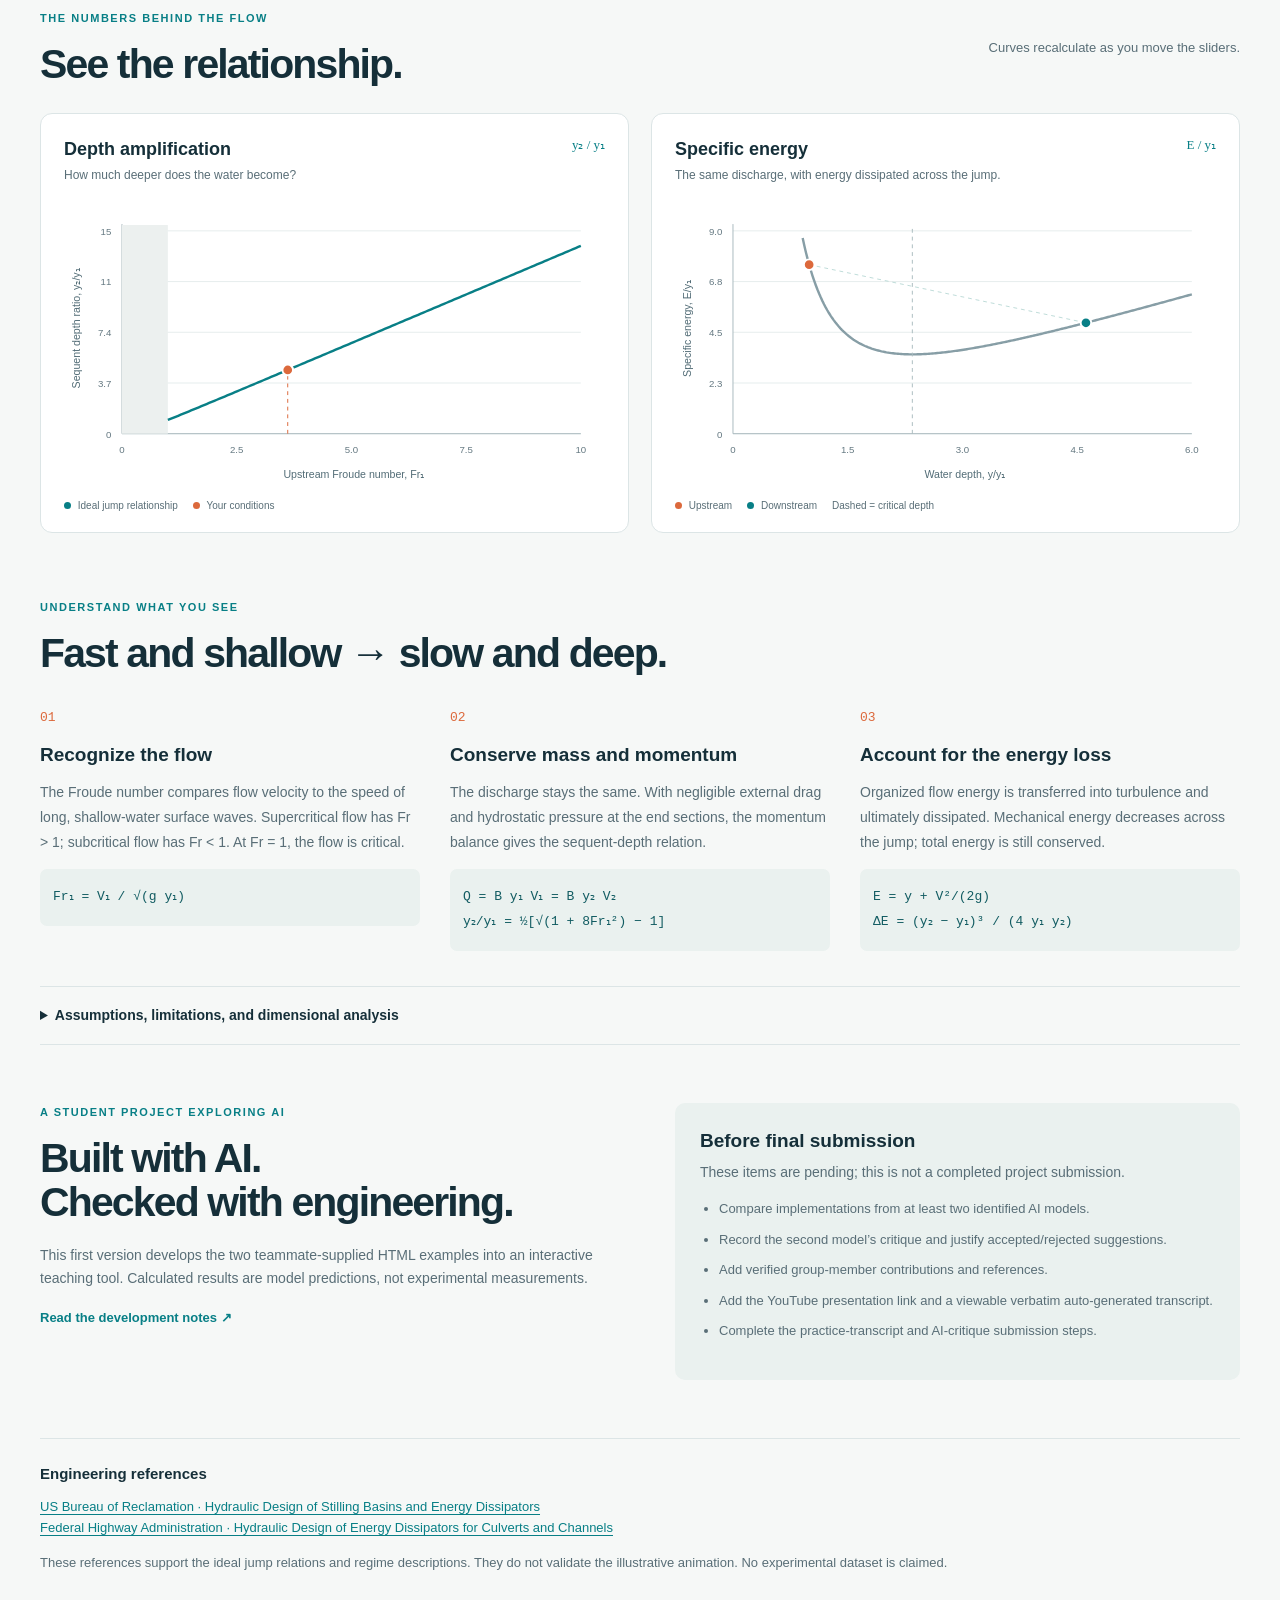
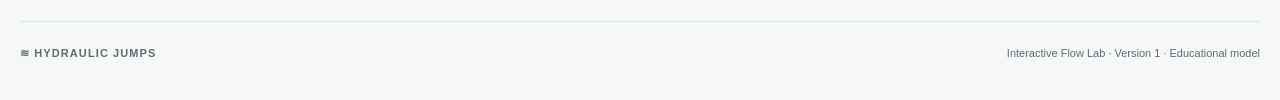
==== commit fa8d9983: "Preserve original site and publish second draft under v2" ====
--- a/index.html
+++ b/index.html
@@ -9,7 +9,7 @@
 </head>
 <body>
 <a class="skip" href="#experiment">Skip to experiment</a>
-<header class="topbar"><a class="brand" href="#"><span class="brand-icon">≋</span> FLOW LAB <span class="version">V1</span></a><nav aria-label="Main navigation"><a href="#experiment">Experiment</a><a href="#theory">The science</a><a href="#references">References</a></nav><span class="course">FLUID MECHANICS / 2026</span></header>
+<header class="topbar"><a class="brand" href="#"><span class="brand-icon">≋</span> FLOW LAB <span class="version">V1</span></a><nav aria-label="Main navigation"><a href="#experiment">Experiment</a><a href="#theory">The science</a><a href="#project">Our project</a></nav><span class="course">FLUID MECHANICS / 2026</span></header>
 <main>
   <section class="intro"><div><p class="eyebrow">AN INTERACTIVE EXPLORATION OF OPEN-CHANNEL FLOW</p><h1>A small change.<br>A <em>hydraulic jump.</em></h1><p class="lede">Watch shallow, fast water become deeper, slower flow. Change the upstream conditions to explore how a hydraulic jump dissipates mechanical energy.</p><a class="text-link" href="#experiment">Explore the experiment <span>↓</span></a></div><aside class="intro-note"><span class="note-number">01 /</span><p>Same flow rate.<br>Greater depth.<br><strong>Less mechanical energy.</strong></p><span class="small">A transition governed by continuity and momentum.</span></aside></section>
 
@@ -47,16 +47,11 @@
 
   <section id="theory" class="theory-section"><div class="section-heading"><div><p class="eyebrow">UNDERSTAND WHAT YOU SEE</p><h2>Fast and shallow → slow and deep.</h2></div></div>
     <div class="theory-grid"><article><span class="step">01</span><h3>Recognize the flow</h3><p>The Froude number compares flow velocity to the speed of long, shallow-water surface waves. Supercritical flow has Fr &gt; 1; subcritical flow has Fr &lt; 1. At Fr = 1, the flow is critical.</p><div class="formula">Fr₁ = V₁ / √(g y₁)</div></article><article><span class="step">02</span><h3>Conserve mass and momentum</h3><p>The discharge stays the same. With negligible external drag and hydrostatic pressure at the end sections, the momentum balance gives the sequent-depth relation.</p><div class="formula">Q = B y₁ V₁ = B y₂ V₂<br>y₂/y₁ = ½[√(1 + 8Fr₁²) − 1]</div></article><article><span class="step">03</span><h3>Account for the energy loss</h3><p>Organized flow energy is transferred into turbulence and ultimately dissipated. Mechanical energy decreases across the jump; total energy is still conserved.</p><div class="formula">E = y + V²/(2g)<br>ΔE = (y₂ − y₁)³ / (4 y₁ y₂)</div></article></div>
-    <details open><summary>Follow the water through one jump</summary><div class="details-body">
-      <p>Set the upstream depth to 0.20 m, velocity to 4.5 m/s and width to 1.00 m. Each second, 0.90 m³ of water crosses the upstream section. The same volume must pass downstream each second. As the water gets deeper, it moves more slowly.</p>
-      <p><strong>How deep?</strong> Write q for the flow per metre of channel width. Continuity gives q = yV = 0.90 m²/s. In the momentum balance, the water pressure on each end and the momentum carried through each end combine into the specific force per unit width, M(y) = y²/2 + q²/(gy). Across this short, horizontal jump, M(y₁) = M(y₂). Factoring out the equal-depth solution gives y₁y₂(y₁ + y₂) = 2q²/g. Solving for the deeper state gives the depth ratio above.</p>
-      <p>Here Fr₁ = 3.21. The model predicts a rise to 0.814 m and a drop in speed to 1.11 m/s. The downstream Froude number is 0.39. The two depths have the same specific force, yet the energy graph shows different specific energies.</p>
-      <p><strong>Where did the energy go?</strong> The churning water dissipates mechanical energy. Specific energy drops from 1.232 m to 0.876 m, a head loss of 0.356 m or 28.9% of the incoming specific energy. Applying a lossless Bernoulli equation here would erase the very loss we want to calculate. These values are model predictions for the stated inputs.</p>
-    </div></details>
     <details><summary>Assumptions, limitations, and dimensional analysis</summary><div class="details-body"><p>The model assumes steady incompressible water flow (ρ = 1000 kg/m³, g = 9.81 m/s²), constant rectangular width, a horizontal bed, hydrostatic end-section pressure, uniform end-section velocities, and negligible bed/sidewall drag over the jump. Inputs describe the flow immediately upstream, not a gate-opening prediction.</p><p>Fr₁ &gt; 1 is necessary but does not guarantee that a stationary jump will occur at a particular location. Downstream boundary conditions determine whether a jump is held, swept downstream, or submerged. Here matching tailwater is assumed. An undular jump is represented by surface waves rather than a turbulent roller.</p><p>For the ideal model, y₂/y₁ depends only on Fr₁. Real jumps can also depend on Reynolds number, relative roughness, channel aspect ratio, and air entrainment. Dimensional analysis identifies possible dependencies; it does not derive the Bélanger equation or supply experimental correction factors.</p><p>The energy graph uses y/y₁ and E/y₁ at the current unit discharge q = y₁V₁. Both states lie on the same specific-energy curve, at different energies. The critical depth minimizes specific energy.</p></div></details>
   </section>
 
-  <section id="references" class="references"><h3>Engineering references</h3><p><a href="https://www.usbr.gov/tsc/techreferences/hydraulics_lab/pubs/EM/EM25.pdf" target="_blank" rel="noopener">US Bureau of Reclamation · Hydraulic Design of Stilling Basins and Energy Dissipators</a><br><a href="https://www.fhwa.dot.gov/engineering/hydraulics/pubs/hec/hec14si.pdf" target="_blank" rel="noopener">Federal Highway Administration · Hydraulic Design of Energy Dissipators for Culverts and Channels</a></p><p class="small">These references support the ideal jump relations and regime descriptions. They do not validate the illustrative animation. No experimental dataset is claimed.</p></section>
+  <section id="project" class="project-section"><div><p class="eyebrow">A STUDENT PROJECT EXPLORING AI</p><h2>Built with AI.<br>Checked with engineering.</h2><p>This first version develops the two teammate-supplied HTML examples into an interactive teaching tool. Calculated results are model predictions, not experimental measurements.</p><a class="text-link" href="docs/PROJECT-NOTES.md">Read the development notes ↗</a></div><div class="project-checklist"><h3>Before final submission</h3><p class="small">These items are pending; this is not a completed project submission.</p><ul><li>Compare implementations from at least two identified AI models.</li><li>Record the second model’s critique and justify accepted/rejected suggestions.</li><li>Add verified group-member contributions and references.</li><li>Add the YouTube presentation link and a viewable verbatim auto-generated transcript.</li><li>Complete the practice-transcript and AI-critique submission steps.</li></ul></div></section>
+  <section class="references"><h3>Engineering references</h3><p><a href="https://www.usbr.gov/tsc/techreferences/hydraulics_lab/pubs/EM/EM25.pdf" target="_blank" rel="noopener">US Bureau of Reclamation · Hydraulic Design of Stilling Basins and Energy Dissipators</a><br><a href="https://www.fhwa.dot.gov/engineering/hydraulics/pubs/hec/hec14si.pdf" target="_blank" rel="noopener">Federal Highway Administration · Hydraulic Design of Energy Dissipators for Culverts and Channels</a></p><p class="small">These references support the ideal jump relations and regime descriptions. They do not validate the illustrative animation. No experimental dataset is claimed.</p></section>
 </main><footer><span>≋ HYDRAULIC JUMPS</span><span>Interactive Flow Lab · Version 1 · Educational model</span></footer>
 <noscript>This experiment needs JavaScript. The explanations and equations above remain available.</noscript>
 </body></html>
